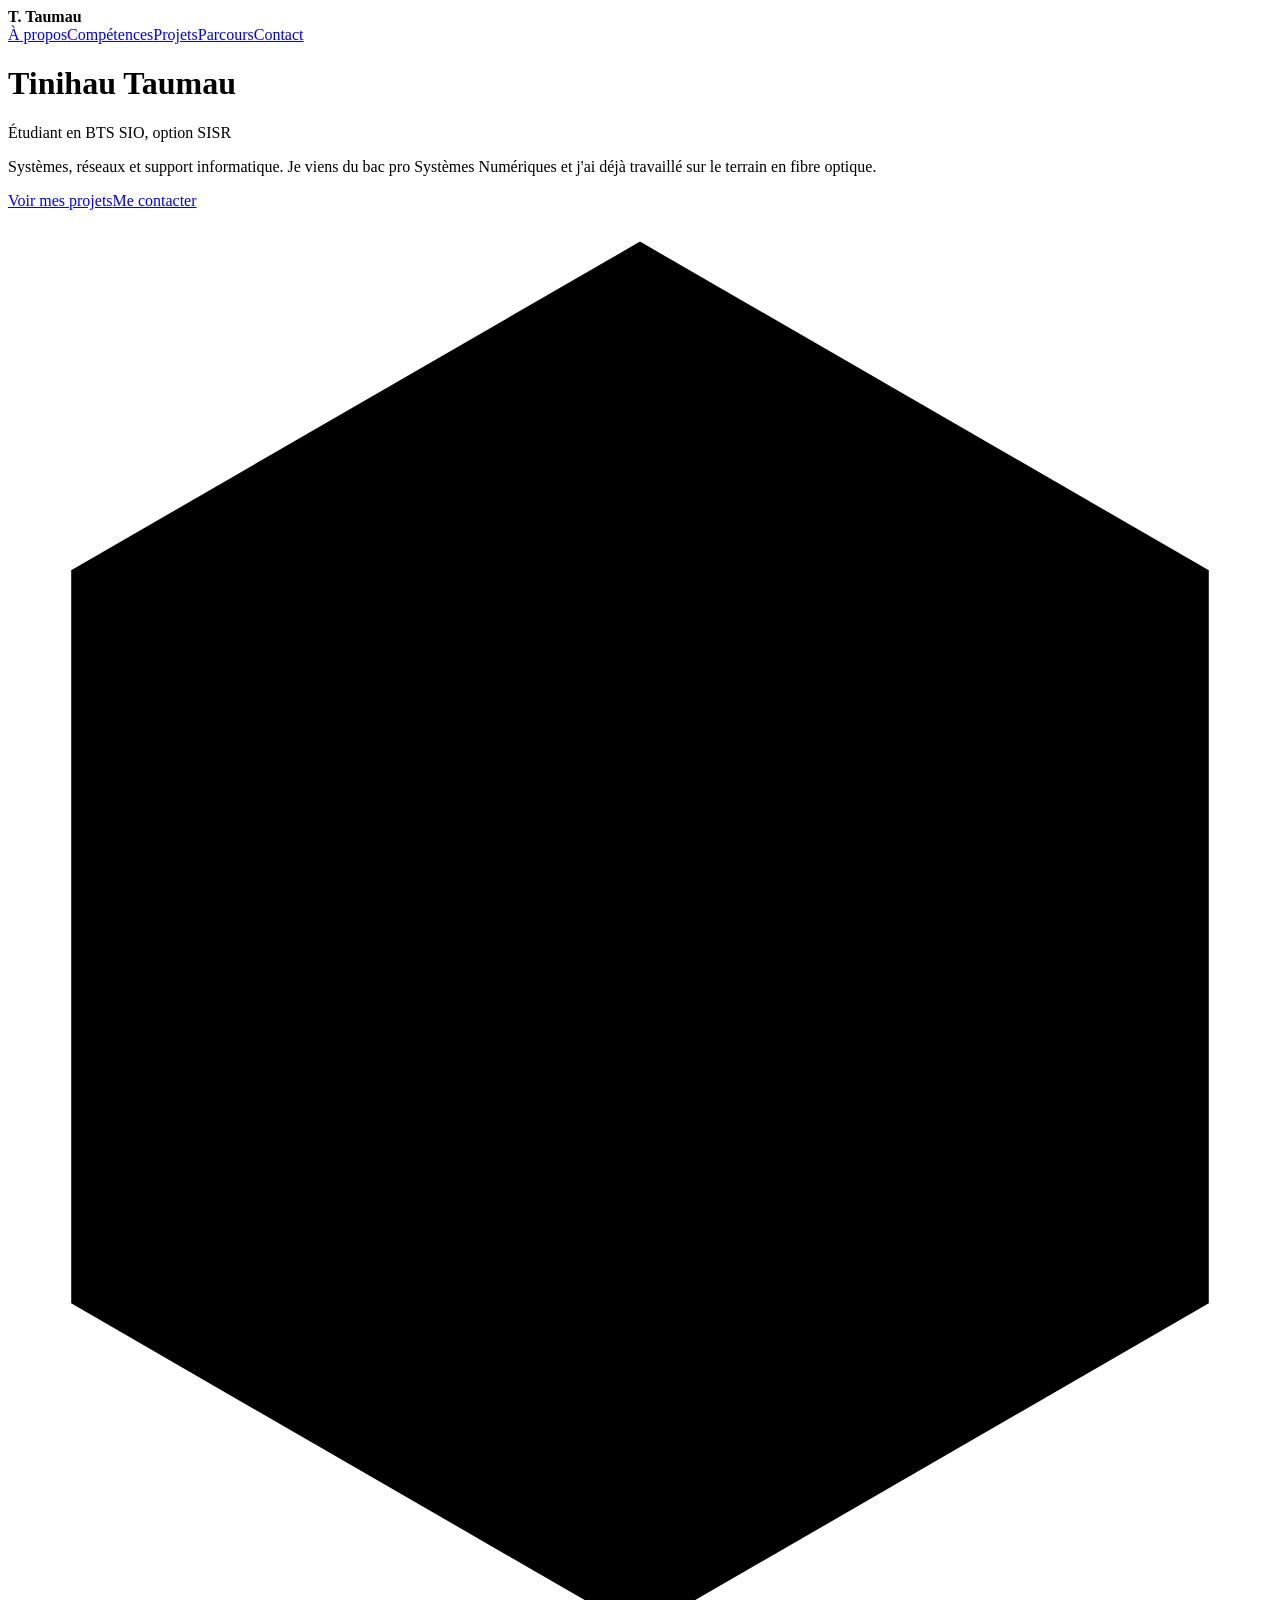
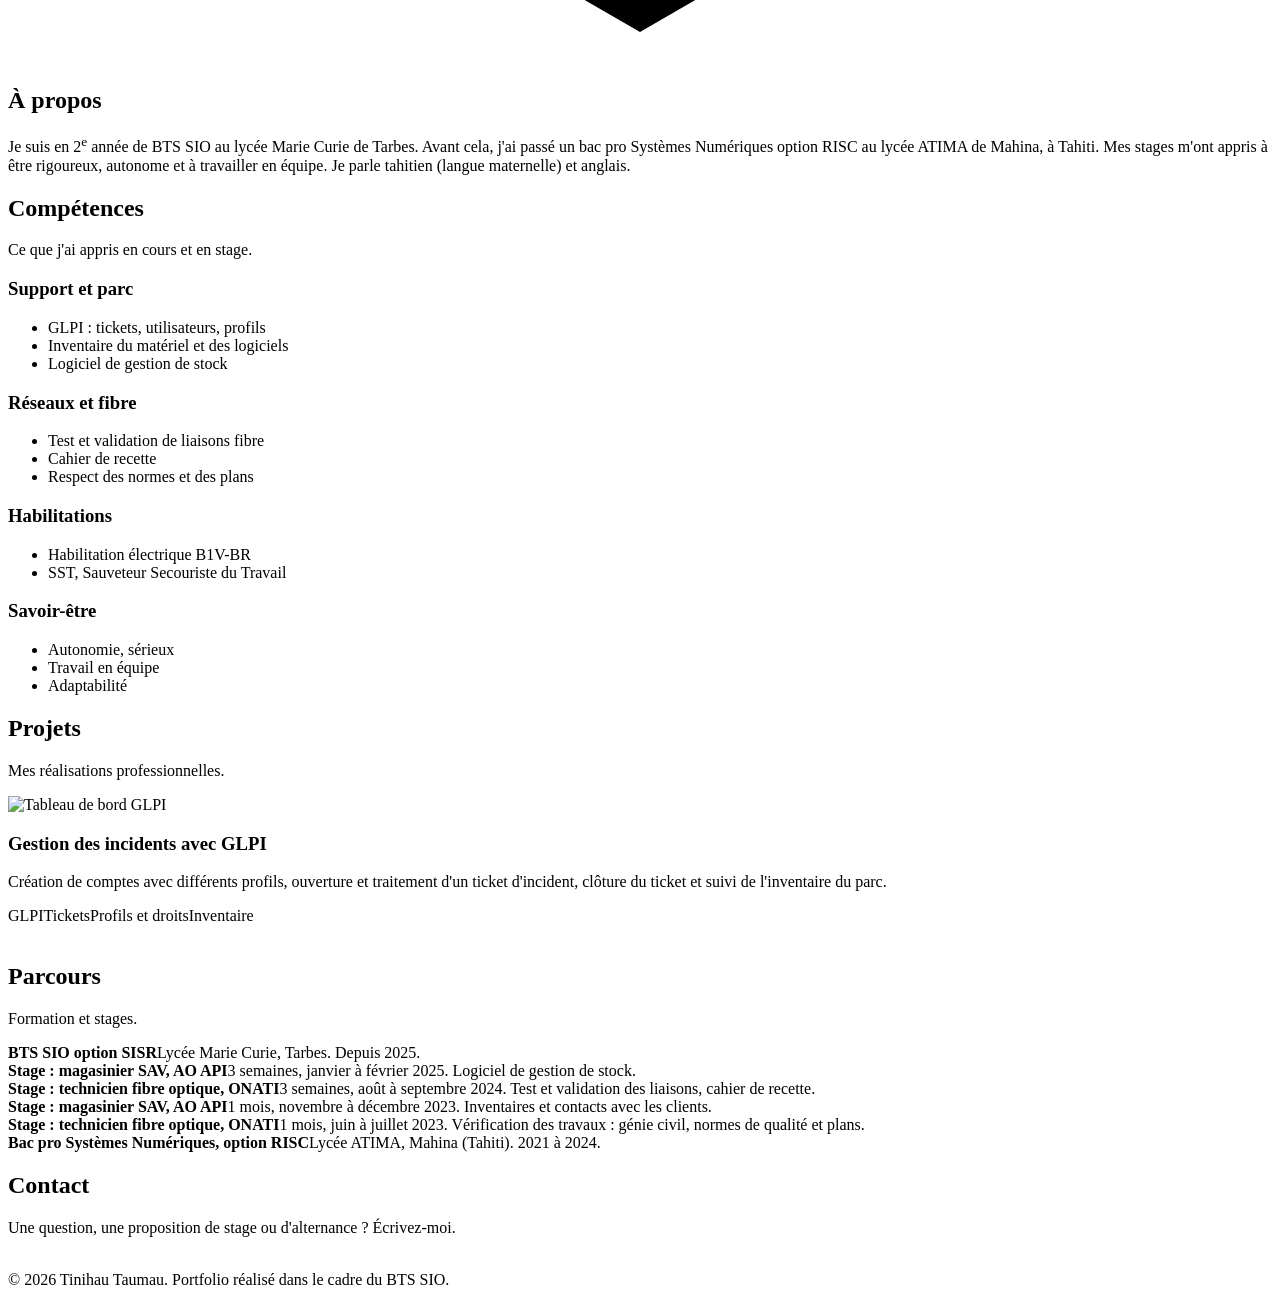
==== index.html @ 459246a8 "Add files via upload" ====
<!DOCTYPE html>
<html lang="fr">
<head>
<meta charset="utf-8">
<meta name="viewport" content="width=device-width, initial-scale=1">
<title>Tinihau Taumau, étudiant BTS SIO SISR</title>
<link rel="preconnect" href="https://fonts.googleapis.com">
<link href="https://fonts.googleapis.com/css2?family=Bricolage+Grotesque:wght@600;800&family=IBM+Plex+Sans:wght@400;500&display=swap" rel="stylesheet">
<link rel="stylesheet" href="css/style.css">
</head>
<body>

<header class="top"><div class="wrap">
  <b>T. Taumau</b>
  <nav aria-label="Menu">
    <a href="#apropos">À propos</a><a href="#competences">Compétences</a><a href="#projets">Projets</a><a href="#parcours">Parcours</a><a href="#contact">Contact</a>
  </nav>
</div></header>

<!-- ============ ACCUEIL ============ -->
<div class="hero"><div class="wrap">
  <div>
    <h1>Tinihau Taumau</h1>
    <div class="role">Étudiant en BTS SIO, option SISR</div>
    <p>Systèmes, réseaux et support informatique. Je viens du bac pro Systèmes Numériques et j'ai déjà travaillé sur le terrain en fibre optique.</p>
    <div class="btns"><a class="btn" href="#projets">Voir mes projets</a><a class="btn alt" href="#contact">Me contacter</a></div>
  </div>
  <svg class="hex" viewBox="0 0 200 230" aria-hidden="true">
    <path d="M100 5 L190 57 L190 173 L100 225 L10 173 L10 57Z"/>
    <path d="M100 30 L168 69 L168 161 L100 200 L32 161 L32 69Z"/>
    <path d="M100 55 L146 82 L146 148 L100 175 L54 148 L54 82Z"/>
    <path d="M100 80 L124 94 L124 136 L100 150 L76 136 L76 94Z"/>
  </svg>
</div></div>

<!-- ============ À PROPOS ============ -->
<section id="apropos"><div class="wrap">
  <h2>À propos</h2>
  <p class="lead">Je suis en 2<sup>e</sup> année de BTS SIO au lycée Marie Curie de Tarbes. Avant cela, j'ai passé un bac pro Systèmes Numériques option RISC au lycée ATIMA de Mahina, à Tahiti. Mes stages m'ont appris à être rigoureux, autonome et à travailler en équipe. Je parle tahitien (langue maternelle) et anglais.</p>
</div></section>

<!-- ============ COMPÉTENCES ============ -->
<section id="competences" class="alt"><div class="wrap">
  <h2>Compétences</h2>
  <p class="lead">Ce que j'ai appris en cours et en stage.</p>
  <div class="grid">
    <div class="card"><h3>Support et parc</h3><ul><li>GLPI : tickets, utilisateurs, profils</li><li>Inventaire du matériel et des logiciels</li><li>Logiciel de gestion de stock</li></ul></div>
    <div class="card"><h3>Réseaux et fibre</h3><ul><li>Test et validation de liaisons fibre</li><li>Cahier de recette</li><li>Respect des normes et des plans</li></ul></div>
    <div class="card"><h3>Habilitations</h3><ul><li>Habilitation électrique B1V-BR</li><li>SST, Sauveteur Secouriste du Travail</li></ul></div>
    <div class="card"><h3>Savoir-être</h3><ul><li>Autonomie, sérieux</li><li>Travail en équipe</li><li>Adaptabilité</li></ul></div>
  </div>
</div></section>

<!-- ============ PROJETS ============ -->
<!-- Pour ajouter un projet : copie un bloc <article class="proj"> ... </article> et change le texte, l'image et le lien. -->
<section id="projets"><div class="wrap">
  <h2>Projets</h2>
  <p class="lead">Mes réalisations professionnelles.</p>
  <article class="proj">
    <img src="img/glpi-11.jpg" alt="Tableau de bord GLPI">
    <div>
      <h3>Gestion des incidents avec GLPI</h3>
      <p>Création de comptes avec différents profils, ouverture et traitement d'un ticket d'incident, clôture du ticket et suivi de l'inventaire du parc.</p>
      <div class="tags"><span>GLPI</span><span>Tickets</span><span>Profils et droits</span><span>Inventaire</span></div>
      <a class="btn" style="background:var(--navy);border-color:var(--navy);color:#fff" href="projet-glpi.html">Voir le projet en détail</a>
    </div>
  </article>
</div></section>

<!-- ============ PARCOURS ============ -->
<section id="parcours" class="alt"><div class="wrap">
  <h2>Parcours</h2>
  <p class="lead">Formation et stages.</p>
  <div class="tl"><b>BTS SIO option SISR</b><span>Lycée Marie Curie, Tarbes. Depuis 2025.</span></div>
  <div class="tl"><b>Stage : magasinier SAV, AO API</b><span>3 semaines, janvier à février 2025. Logiciel de gestion de stock.</span></div>
  <div class="tl"><b>Stage : technicien fibre optique, ONATI</b><span>3 semaines, août à septembre 2024. Test et validation des liaisons, cahier de recette.</span></div>
  <div class="tl"><b>Stage : magasinier SAV, AO API</b><span>1 mois, novembre à décembre 2023. Inventaires et contacts avec les clients.</span></div>
  <div class="tl"><b>Stage : technicien fibre optique, ONATI</b><span>1 mois, juin à juillet 2023. Vérification des travaux : génie civil, normes de qualité et plans.</span></div>
  <div class="tl"><b>Bac pro Systèmes Numériques, option RISC</b><span>Lycée ATIMA, Mahina (Tahiti). 2021 à 2024.</span></div>
</div></section>

<!-- ============ CONTACT ============ -->
<section id="contact"><div class="wrap">
  <h2>Contact</h2>
  <p class="lead">Une question, une proposition de stage ou d'alternance ? Écrivez-moi.</p>
  <a class="btn" style="background:var(--navy);border-color:var(--navy);color:#fff" href="mailto:taumautinihau@gmail.com">taumautinihau@gmail.com</a>
</div></section>

<footer><div class="wrap">© 2026 Tinihau Taumau. Portfolio réalisé dans le cadre du BTS SIO.</div></footer>
</body>
</html>
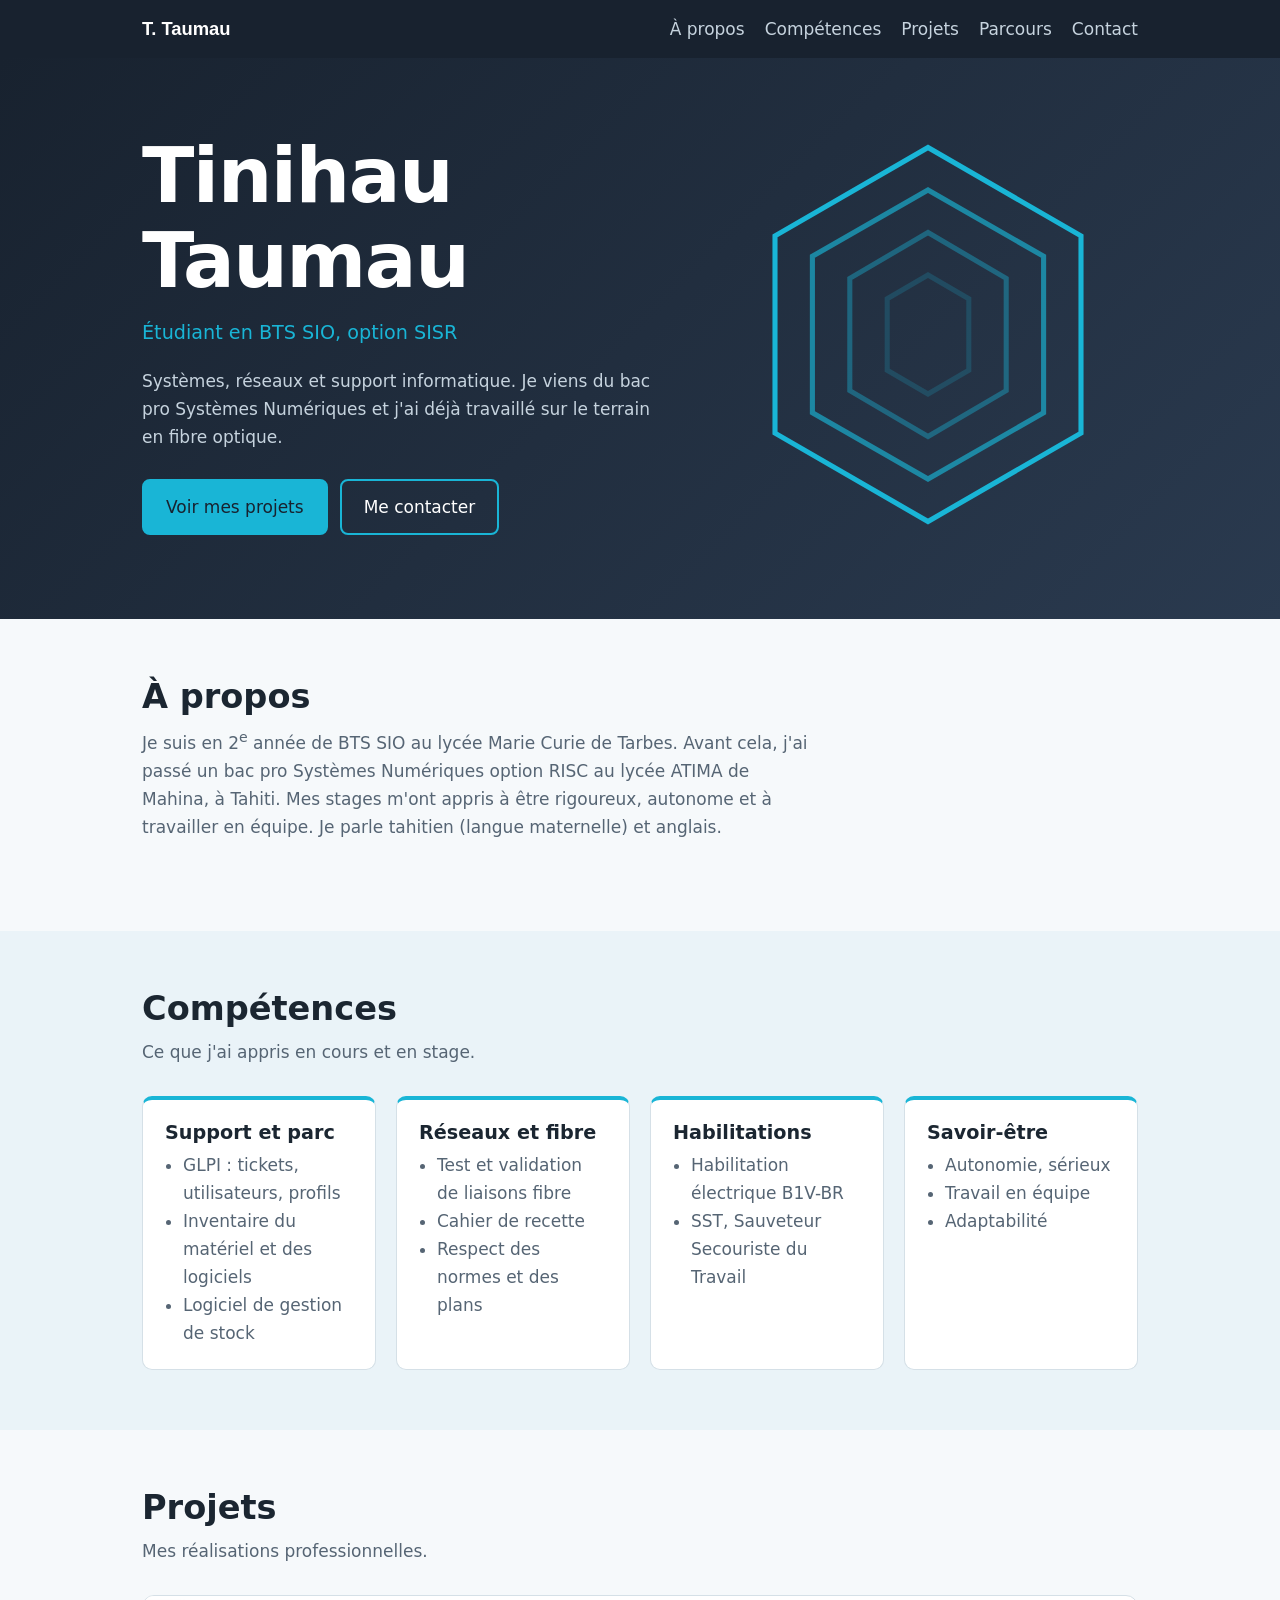
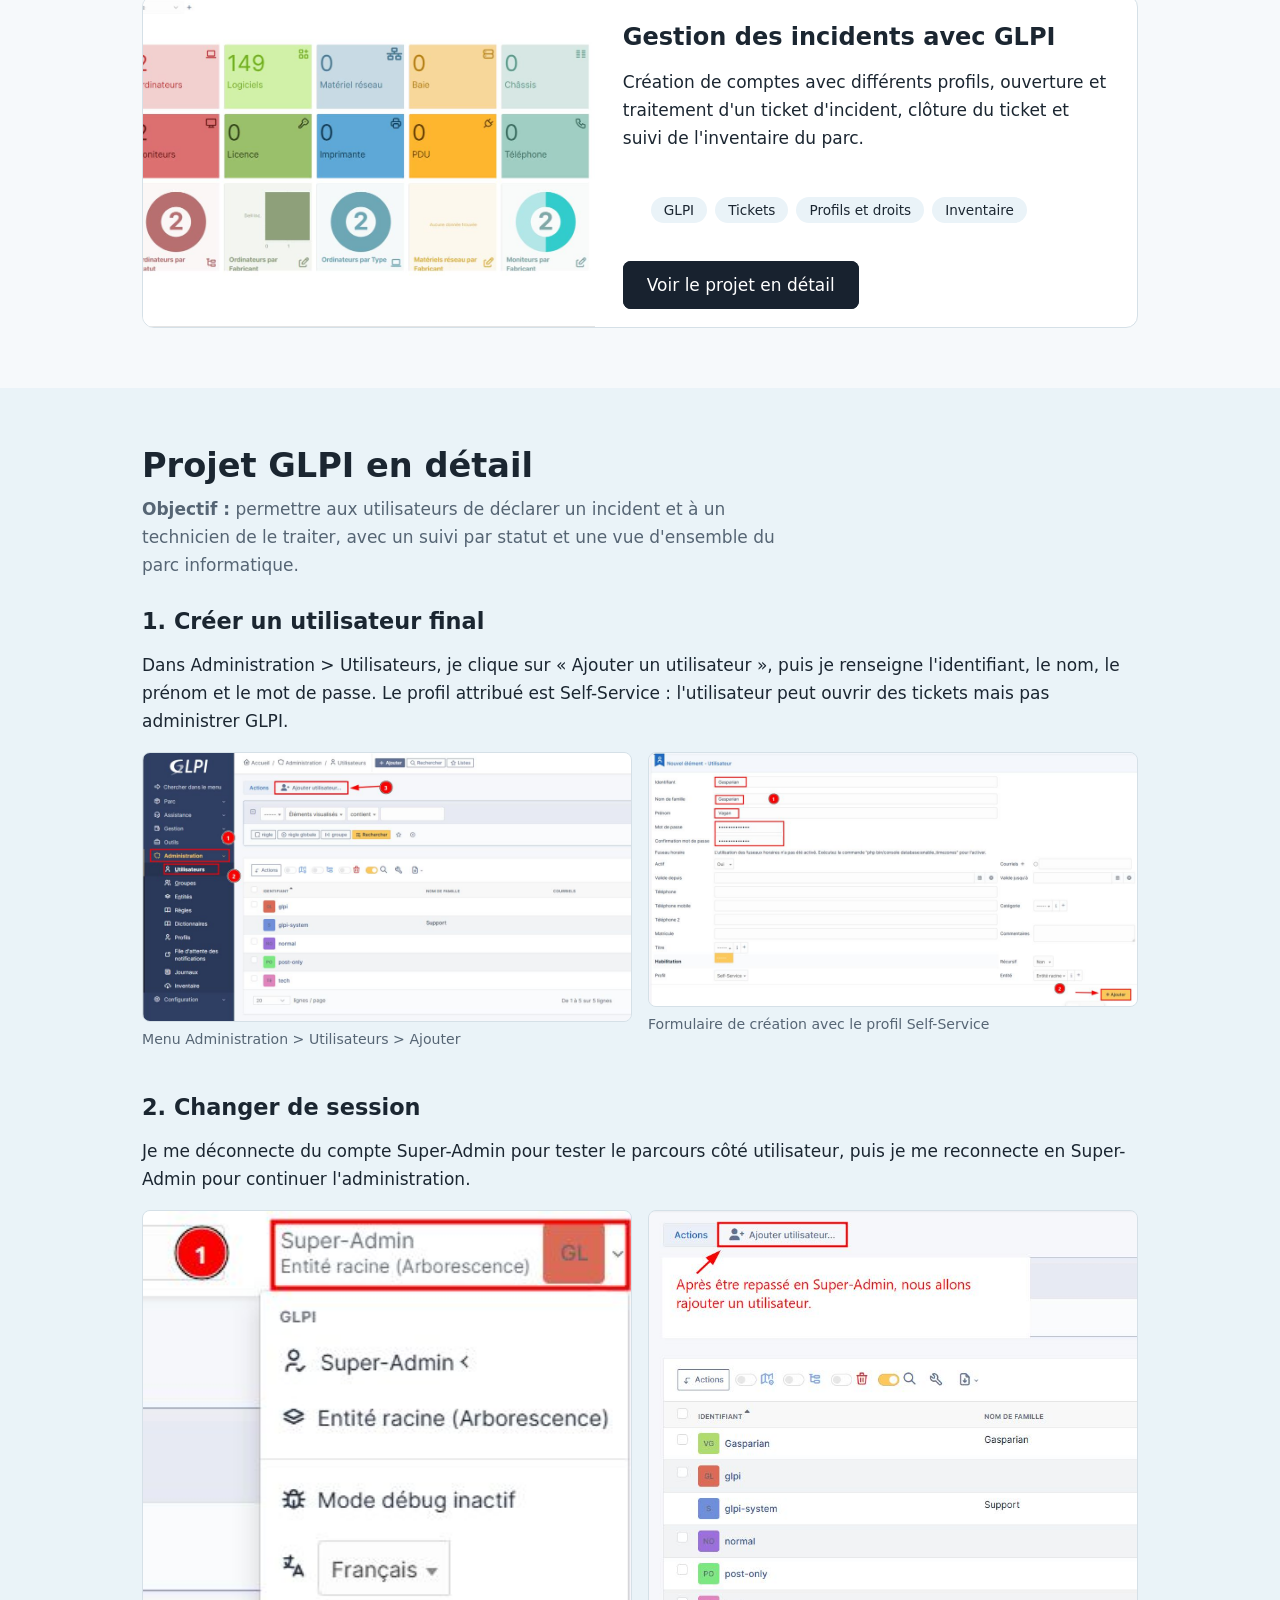
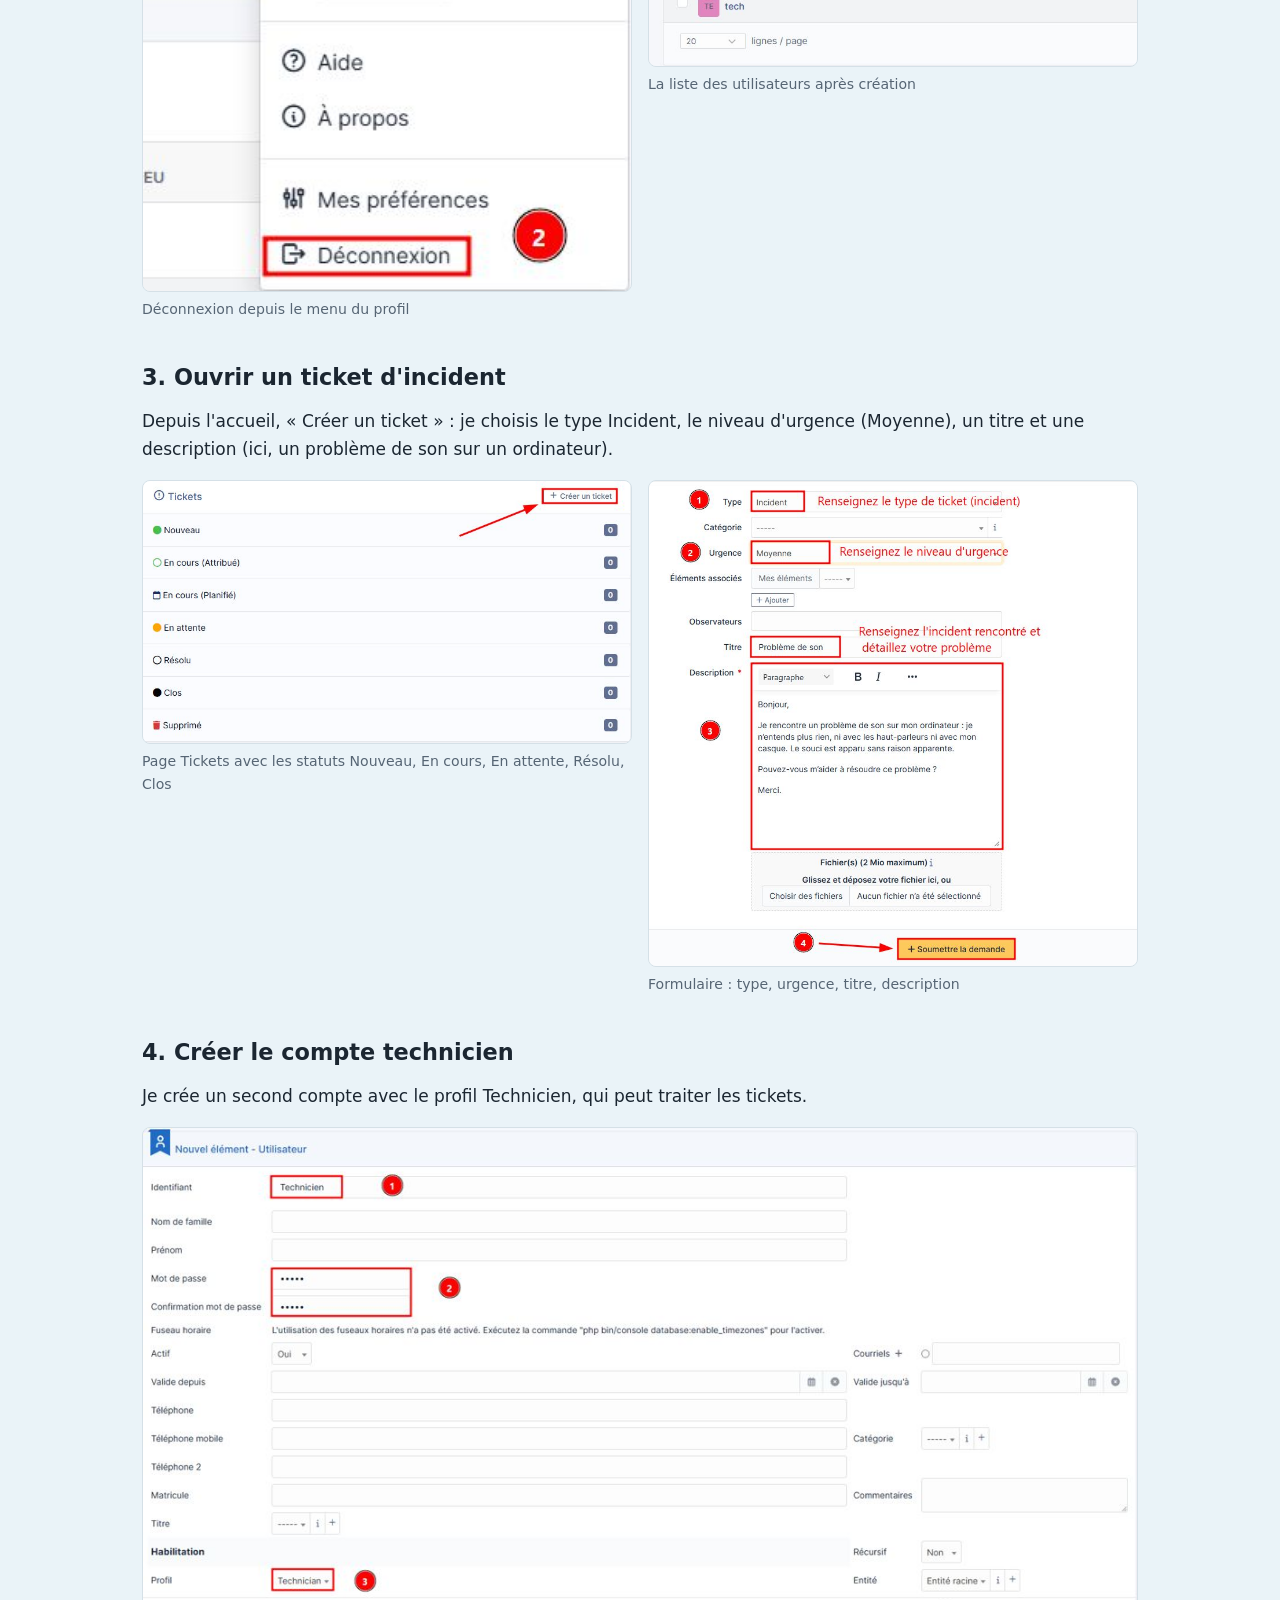
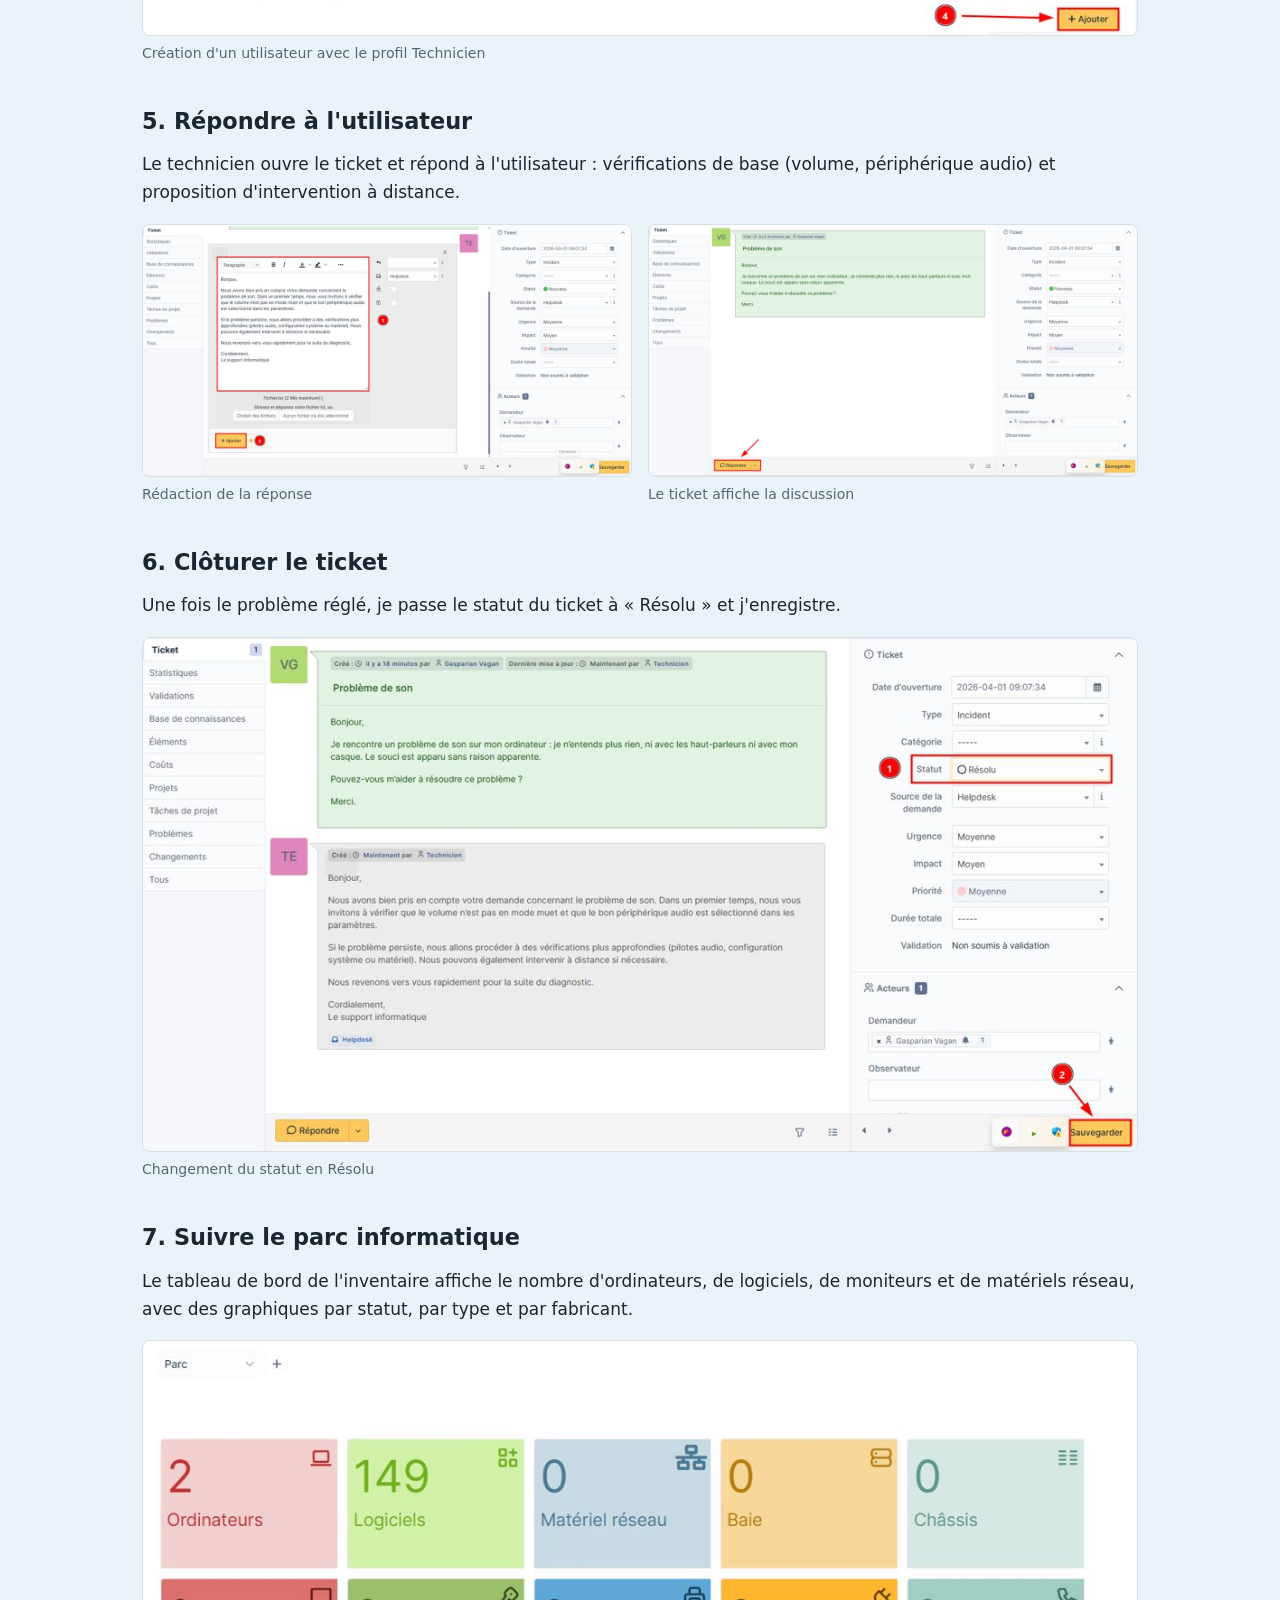
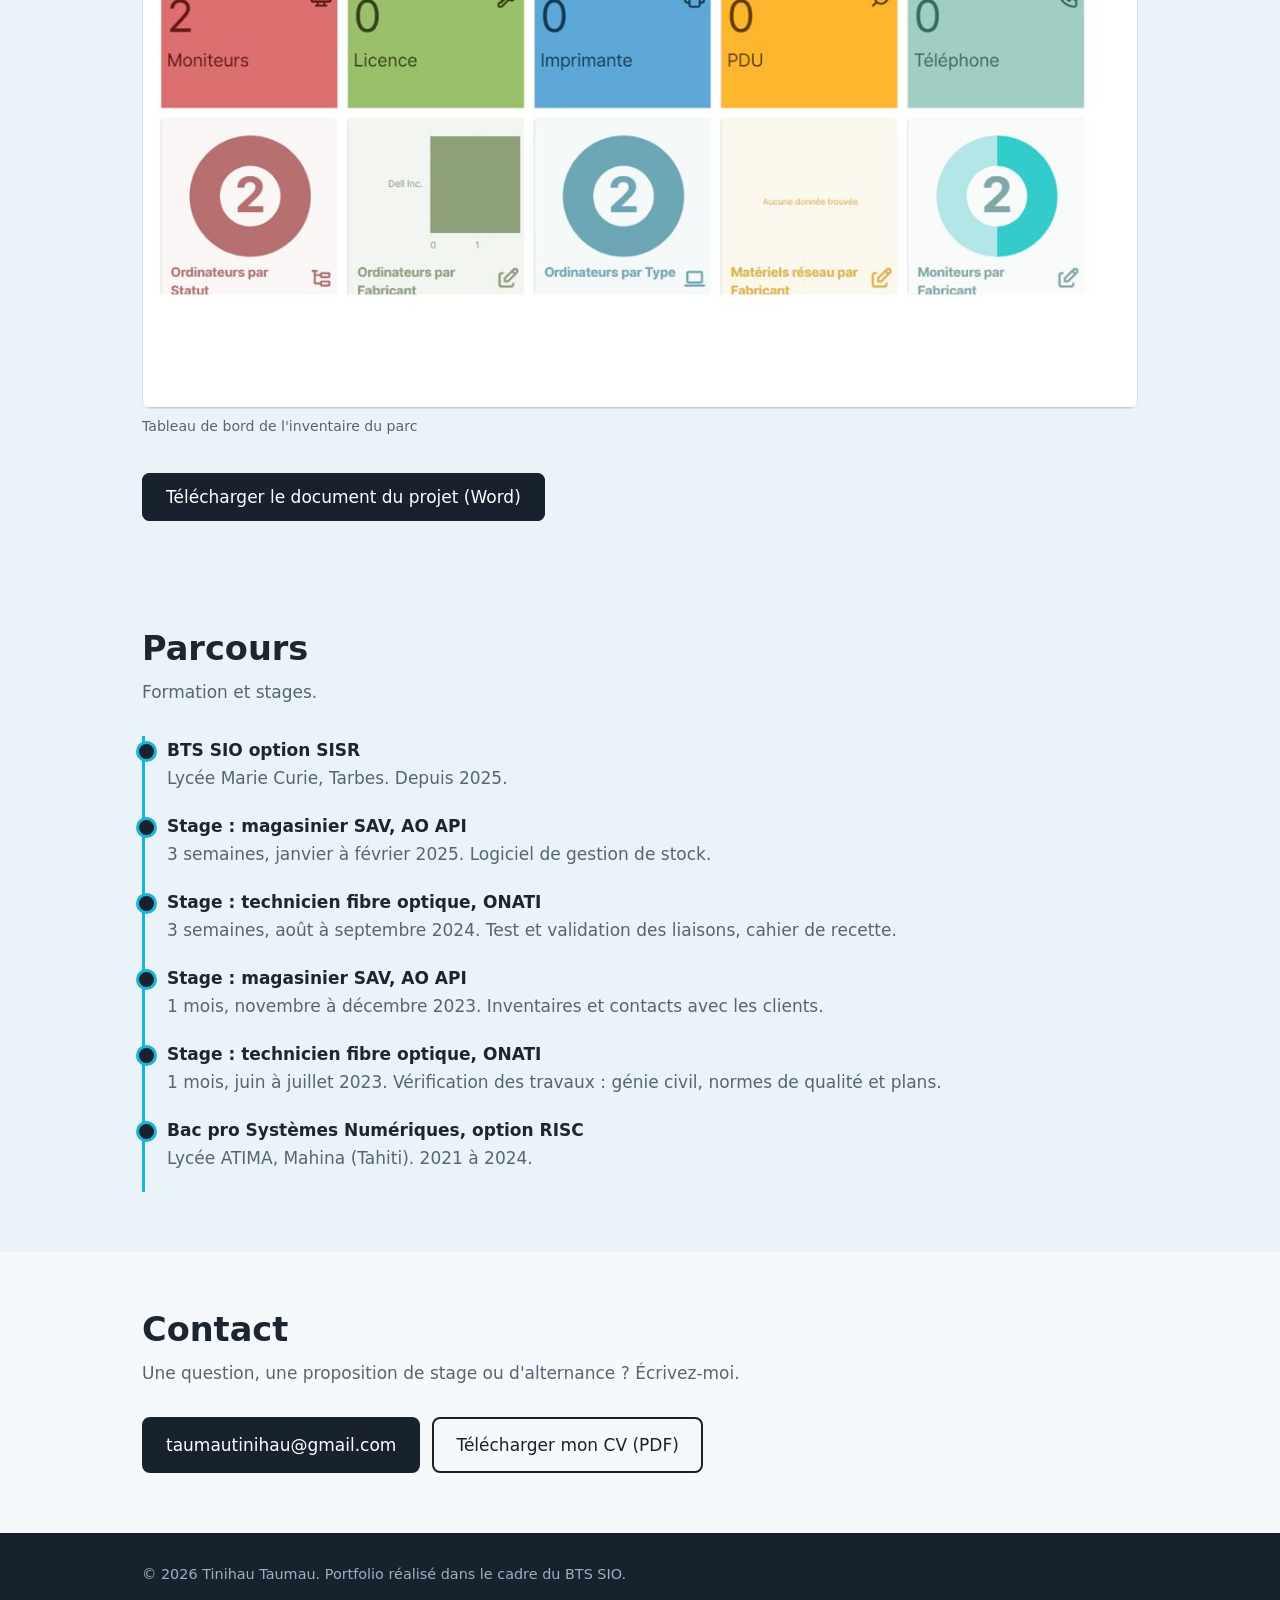
==== commit 8d30e94f: "Add files via upload" ====
--- a/index.html
+++ b/index.html
@@ -6,7 +6,65 @@
 <title>Tinihau Taumau, étudiant BTS SIO SISR</title>
 <link rel="preconnect" href="https://fonts.googleapis.com">
 <link href="https://fonts.googleapis.com/css2?family=Bricolage+Grotesque:wght@600;800&family=IBM+Plex+Sans:wght@400;500&display=swap" rel="stylesheet">
-<link rel="stylesheet" href="css/style.css">
+<style>
+/* ===== COULEURS : modifie ici pour changer tout le site ===== */
+:root{--navy:#18222f;--navy2:#2a3a4f;--cyan:#19b5d6;--ice:#eaf3f8;--paper:#f6f9fb;--ink:#1b2631;--muted:#566574;--line:#d5e0e7}
+*{box-sizing:border-box}
+html{scroll-behavior:smooth}
+body{margin:0;background:var(--paper);color:var(--ink);font:400 17px/1.65 "IBM Plex Sans",system-ui,sans-serif}
+h1,h2,h3{font-family:"Bricolage Grotesque","IBM Plex Sans",system-ui,sans-serif;line-height:1.1;margin:0}
+a{color:#0b7f9a}
+a:focus-visible,summary:focus-visible{outline:3px solid var(--cyan);outline-offset:3px}
+.wrap{max-width:1040px;margin:0 auto;padding:0 22px}
+/* Menu */
+header.top{background:var(--navy);position:sticky;top:0;z-index:5}
+header.top .wrap{display:flex;justify-content:space-between;align-items:center;gap:16px;flex-wrap:wrap;padding-top:14px;padding-bottom:14px}
+header.top b{color:#fff;font-family:"Bricolage Grotesque",sans-serif;font-size:1.15rem}
+nav{display:flex;gap:20px;flex-wrap:wrap}
+nav a{color:#c6d3de;text-decoration:none;font-weight:500}
+nav a:hover{color:var(--cyan)}
+/* Accueil */
+.hero{background:linear-gradient(135deg,var(--navy),var(--navy2));color:#fff;position:relative;overflow:hidden}
+.hero .wrap{display:grid;grid-template-columns:1.3fr 1fr;gap:30px;align-items:center;padding-top:76px;padding-bottom:84px}
+.hero h1{font-size:clamp(2.6rem,7vw,4.8rem);font-weight:800;letter-spacing:-.02em}
+.hero .role{color:var(--cyan);font-weight:500;font-size:1.2rem;margin:14px 0 18px}
+.hero p{color:#c6d3de;max-width:48ch;margin:0 0 28px}
+.hex{width:100%;max-width:340px;justify-self:center;color:var(--cyan)}
+.hex path{fill:none;stroke:currentColor;stroke-width:3}
+.hex path:nth-child(2){opacity:.65}.hex path:nth-child(3){opacity:.4}.hex path:nth-child(4){opacity:.2}
+.btns{display:flex;gap:12px;flex-wrap:wrap}
+.btn{padding:12px 22px;border-radius:8px;border:2px solid var(--cyan);background:var(--cyan);color:var(--navy);font-weight:500;text-decoration:none}
+.btn.alt{background:none;color:#fff}
+.btn:hover{filter:brightness(1.1)}
+/* Sections */
+section{padding:60px 0}
+section.alt{background:var(--ice)}
+section h2{font-size:2.1rem;margin-bottom:10px}
+.lead{color:var(--muted);max-width:62ch;margin:0 0 30px}
+.grid{display:grid;grid-template-columns:repeat(auto-fit,minmax(230px,1fr));gap:20px}
+.card{background:#fff;border:1px solid var(--line);border-top:4px solid var(--cyan);border-radius:10px;padding:22px}
+.card h3{font-size:1.2rem;margin-bottom:8px}
+.card ul{margin:0;padding-left:18px;color:var(--muted)}
+.proj{display:grid;grid-template-columns:1fr 1.2fr;gap:0;background:#fff;border:1px solid var(--line);border-radius:12px;overflow:hidden}
+.proj img{width:100%;height:100%;object-fit:cover;display:block}
+.proj div{padding:28px}
+.proj h3{font-size:1.5rem;margin-bottom:10px}
+.tags{display:flex;gap:8px;flex-wrap:wrap;margin:14px 0 20px}
+.tags span{background:var(--ice);border-radius:99px;padding:2px 13px;font-size:.85rem}
+.tl{border-left:3px solid var(--cyan);padding:0 0 20px 22px;position:relative}
+.tl::before{content:"";position:absolute;left:-9px;top:5px;width:15px;height:15px;background:var(--navy);border:3px solid var(--cyan);border-radius:50%}
+.tl b{display:block}.tl span{color:var(--muted)}
+footer{background:var(--navy);color:#9fb0bd;padding:30px 0;font-size:.9rem}
+/* Page projet */
+.step{margin:0 0 44px}
+.step h3{font-size:1.4rem;margin-bottom:6px}
+.figs{display:grid;grid-template-columns:repeat(auto-fit,minmax(300px,1fr));gap:16px;margin-top:14px}
+figure{margin:0}
+figure img{width:100%;height:auto;display:block;border:1px solid var(--line);border-radius:8px;background:#fff}
+figcaption{font-size:.88rem;color:var(--muted);margin-top:6px}
+@media(max-width:780px){.hero .wrap,.proj{grid-template-columns:1fr}.hex{max-width:200px}.proj img{height:220px}}
+@media(prefers-reduced-motion:reduce){html{scroll-behavior:auto}}
+</style>
 </head>
 <body>
 
@@ -57,14 +115,89 @@
   <h2>Projets</h2>
   <p class="lead">Mes réalisations professionnelles.</p>
   <article class="proj">
-    <img src="img/glpi-11.jpg" alt="Tableau de bord GLPI">
+    <img src="[data-uri]" alt="Tableau de bord GLPI">
     <div>
       <h3>Gestion des incidents avec GLPI</h3>
       <p>Création de comptes avec différents profils, ouverture et traitement d'un ticket d'incident, clôture du ticket et suivi de l'inventaire du parc.</p>
       <div class="tags"><span>GLPI</span><span>Tickets</span><span>Profils et droits</span><span>Inventaire</span></div>
-      <a class="btn" style="background:var(--navy);border-color:var(--navy);color:#fff" href="projet-glpi.html">Voir le projet en détail</a>
+      <a class="btn" style="background:var(--navy);border-color:var(--navy);color:#fff" href="#projet-glpi">Voir le projet en détail</a>
     </div>
   </article>
+</div></section>
+
+<!-- ============ DÉTAIL DU PROJET GLPI ============ -->
+<section id="projet-glpi" class="alt"><div class="wrap">
+  <h2>Projet GLPI en détail</h2>
+  <p class="lead"><b>Objectif :</b> permettre aux utilisateurs de déclarer un incident et à un technicien de le traiter, avec un suivi par statut et une vue d'ensemble du parc informatique.</p>
+  <!-- Étape : copie ce bloc pour en ajouter une -->
+  <div class="step">
+    <h3>1. Créer un utilisateur final</h3>
+    <p>Dans Administration > Utilisateurs, je clique sur « Ajouter un utilisateur », puis je renseigne l'identifiant, le nom, le prénom et le mot de passe. Le profil attribué est Self-Service : l'utilisateur peut ouvrir des tickets mais pas administrer GLPI.</p>
+    <div class="figs">
+      <figure><img loading="lazy" src="[data-uri]" alt="Menu Administration, Utilisateurs, bouton Ajouter"><figcaption>Menu Administration > Utilisateurs > Ajouter</figcaption></figure>
+      <figure><img loading="lazy" src="[data-uri]" alt="Formulaire de création de l'utilisateur"><figcaption>Formulaire de création avec le profil Self-Service</figcaption></figure>
+    </div>
+  </div>
+
+  <!-- Étape : copie ce bloc pour en ajouter une -->
+  <div class="step">
+    <h3>2. Changer de session</h3>
+    <p>Je me déconnecte du compte Super-Admin pour tester le parcours côté utilisateur, puis je me reconnecte en Super-Admin pour continuer l'administration.</p>
+    <div class="figs">
+      <figure><img loading="lazy" src="[data-uri]" alt="Menu de déconnexion de GLPI"><figcaption>Déconnexion depuis le menu du profil</figcaption></figure>
+      <figure><img loading="lazy" src="[data-uri]" alt="Liste des utilisateurs GLPI"><figcaption>La liste des utilisateurs après création</figcaption></figure>
+    </div>
+  </div>
+
+  <!-- Étape : copie ce bloc pour en ajouter une -->
+  <div class="step">
+    <h3>3. Ouvrir un ticket d'incident</h3>
+    <p>Depuis l'accueil, « Créer un ticket » : je choisis le type Incident, le niveau d'urgence (Moyenne), un titre et une description (ici, un problème de son sur un ordinateur).</p>
+    <div class="figs">
+      <figure><img loading="lazy" src="[data-uri]